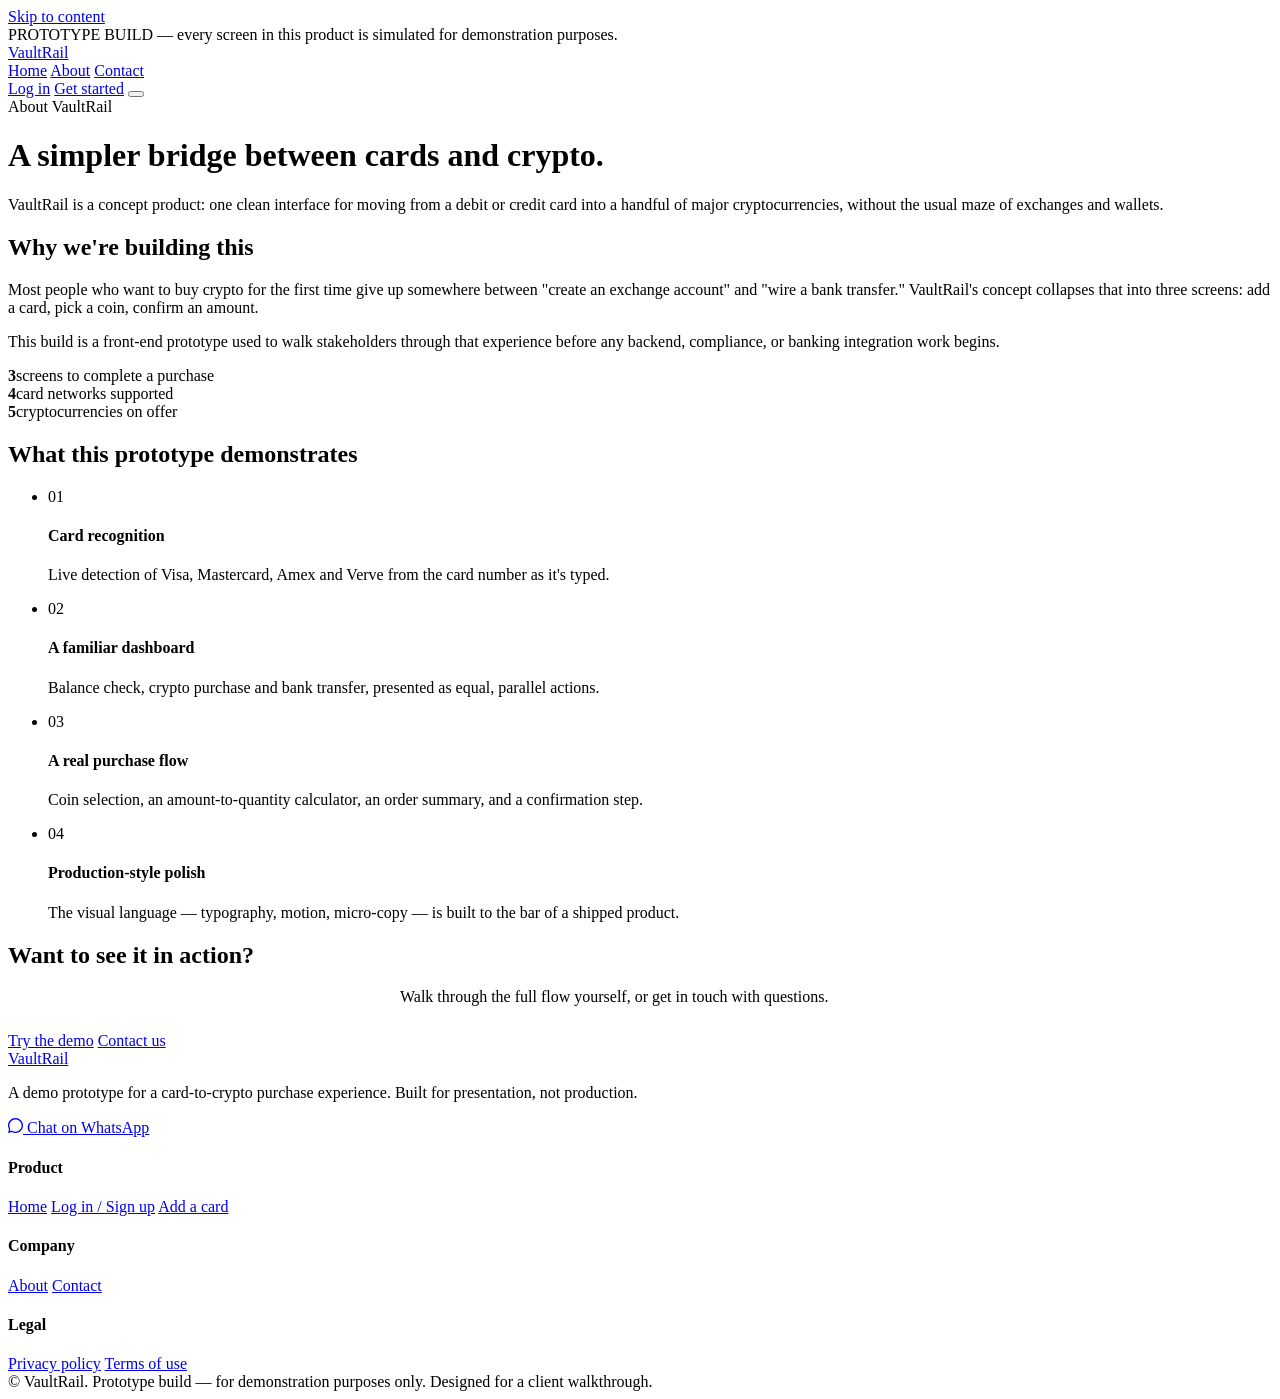
==== about.html @ 8e29d711 "Add files via upload" ====
<!DOCTYPE html>
<html lang="en">
<head>
<meta charset="UTF-8">
<meta name="viewport" content="width=device-width, initial-scale=1.0">
<title>About — VaultRail</title>
<link rel="stylesheet" href="css/styles.css">
</head>
<body>
<a class="skip-link" href="#main">Skip to content</a>
<div class="demo-banner">PROTOTYPE BUILD — every screen in this product is simulated for demonstration purposes.</div>

<header class="nav">
  <div class="container nav-row">
    <a href="index.html" class="brand"><span class="brand-mark"></span> VaultRail</a>
    <nav class="nav-links" id="navLinks">
      <a href="index.html">Home</a>
      <a href="about.html" class="active">About</a>
      <a href="contact.html">Contact</a>
    </nav>
    <div class="nav-actions">
      <a href="auth.html" class="btn btn-ghost">Log in</a>
      <a href="auth.html?mode=signup" class="btn btn-primary">Get started</a>
      <button class="nav-toggle" aria-label="Toggle menu" aria-expanded="false"><span></span></button>
    </div>
  </div>
</header>

<main id="main">
  <div class="page-head">
    <div class="container">
      <span class="eyebrow">About VaultRail</span>
      <h1>A simpler bridge between cards and crypto.</h1>
      <p>VaultRail is a concept product: one clean interface for moving from a debit or credit card into a handful of major cryptocurrencies, without the usual maze of exchanges and wallets.</p>
    </div>
  </div>

  <section class="section">
    <div class="container about-grid">
      <div>
        <h2>Why we're building this</h2>
        <p class="muted">Most people who want to buy crypto for the first time give up somewhere between "create an exchange account" and "wire a bank transfer." VaultRail's concept collapses that into three screens: add a card, pick a coin, confirm an amount.</p>
        <p class="muted">This build is a front-end prototype used to walk stakeholders through that experience before any backend, compliance, or banking integration work begins.</p>
        <div class="stat-grid">
          <div class="stat"><b>3</b><span>screens to complete a purchase</span></div>
          <div class="stat"><b>4</b><span>card networks supported</span></div>
          <div class="stat"><b>5</b><span>cryptocurrencies on offer</span></div>
        </div>
      </div>
      <div>
        <h2>What this prototype demonstrates</h2>
        <ul class="value-list">
          <li><span class="v-num">01</span><div><h4>Card recognition</h4><p>Live detection of Visa, Mastercard, Amex and Verve from the card number as it's typed.</p></div></li>
          <li><span class="v-num">02</span><div><h4>A familiar dashboard</h4><p>Balance check, crypto purchase and bank transfer, presented as equal, parallel actions.</p></div></li>
          <li><span class="v-num">03</span><div><h4>A real purchase flow</h4><p>Coin selection, an amount-to-quantity calculator, an order summary, and a confirmation step.</p></div></li>
          <li><span class="v-num">04</span><div><h4>Production-style polish</h4><p>The visual language — typography, motion, micro-copy — is built to the bar of a shipped product.</p></div></li>
        </ul>
      </div>
    </div>
  </section>

  <section class="section section-alt center">
    <div class="container">
      <h2>Want to see it in action?</h2>
      <p class="muted" style="max-width:480px;margin:0 auto 26px;">Walk through the full flow yourself, or get in touch with questions.</p>
      <div class="hero-ctas" style="justify-content:center;">
        <a href="auth.html?mode=signup" class="btn btn-primary btn-lg">Try the demo</a>
        <a href="contact.html" class="btn btn-ghost btn-lg">Contact us</a>
      </div>
    </div>
  </section>
</main>

<footer class="footer">
  <div class="container">
    <div class="footer-top">
      <div class="footer-brand">
        <a href="index.html" class="brand"><span class="brand-mark"></span> VaultRail</a>
        <p>A demo prototype for a card-to-crypto purchase experience. Built for presentation, not production.</p>
        <a class="whatsapp-link" href="https://wa.me/15551234567" target="_blank" rel="noopener">
          <svg width="15" height="15" viewBox="0 0 24 24" fill="currentColor"><path d="M20.5 3.5A11.8 11.8 0 0 0 12 0C5.4 0 0 5.4 0 12c0 2.1.6 4.1 1.6 5.9L0 24l6.3-1.6A11.9 11.9 0 0 0 12 24c6.6 0 12-5.4 12-12 0-3.2-1.2-6.2-3.5-8.5ZM12 21.8c-1.9 0-3.7-.5-5.3-1.5l-.4-.2-3.7 1 1-3.6-.2-.4A9.8 9.8 0 0 1 2.2 12C2.2 6.6 6.6 2.2 12 2.2S21.8 6.6 21.8 12 17.4 21.8 12 21.8Z"/></svg>
          Chat on WhatsApp
        </a>
      </div>
      <div class="footer-col">
        <h4>Product</h4>
        <a href="index.html">Home</a>
        <a href="auth.html">Log in / Sign up</a>
        <a href="add-card.html">Add a card</a>
      </div>
      <div class="footer-col">
        <h4>Company</h4>
        <a href="about.html">About</a>
        <a href="contact.html">Contact</a>
      </div>
      <div class="footer-col">
        <h4>Legal</h4>
        <a href="#">Privacy policy</a>
        <a href="#">Terms of use</a>
      </div>
    </div>
    <div class="footer-bottom">
      <span>© <span data-year></span> VaultRail. Prototype build — for demonstration purposes only.</span>
      <span>Designed for a client walkthrough.</span>
    </div>
  </div>
</footer>

<script src="js/main.js"></script>
</body>
</html>
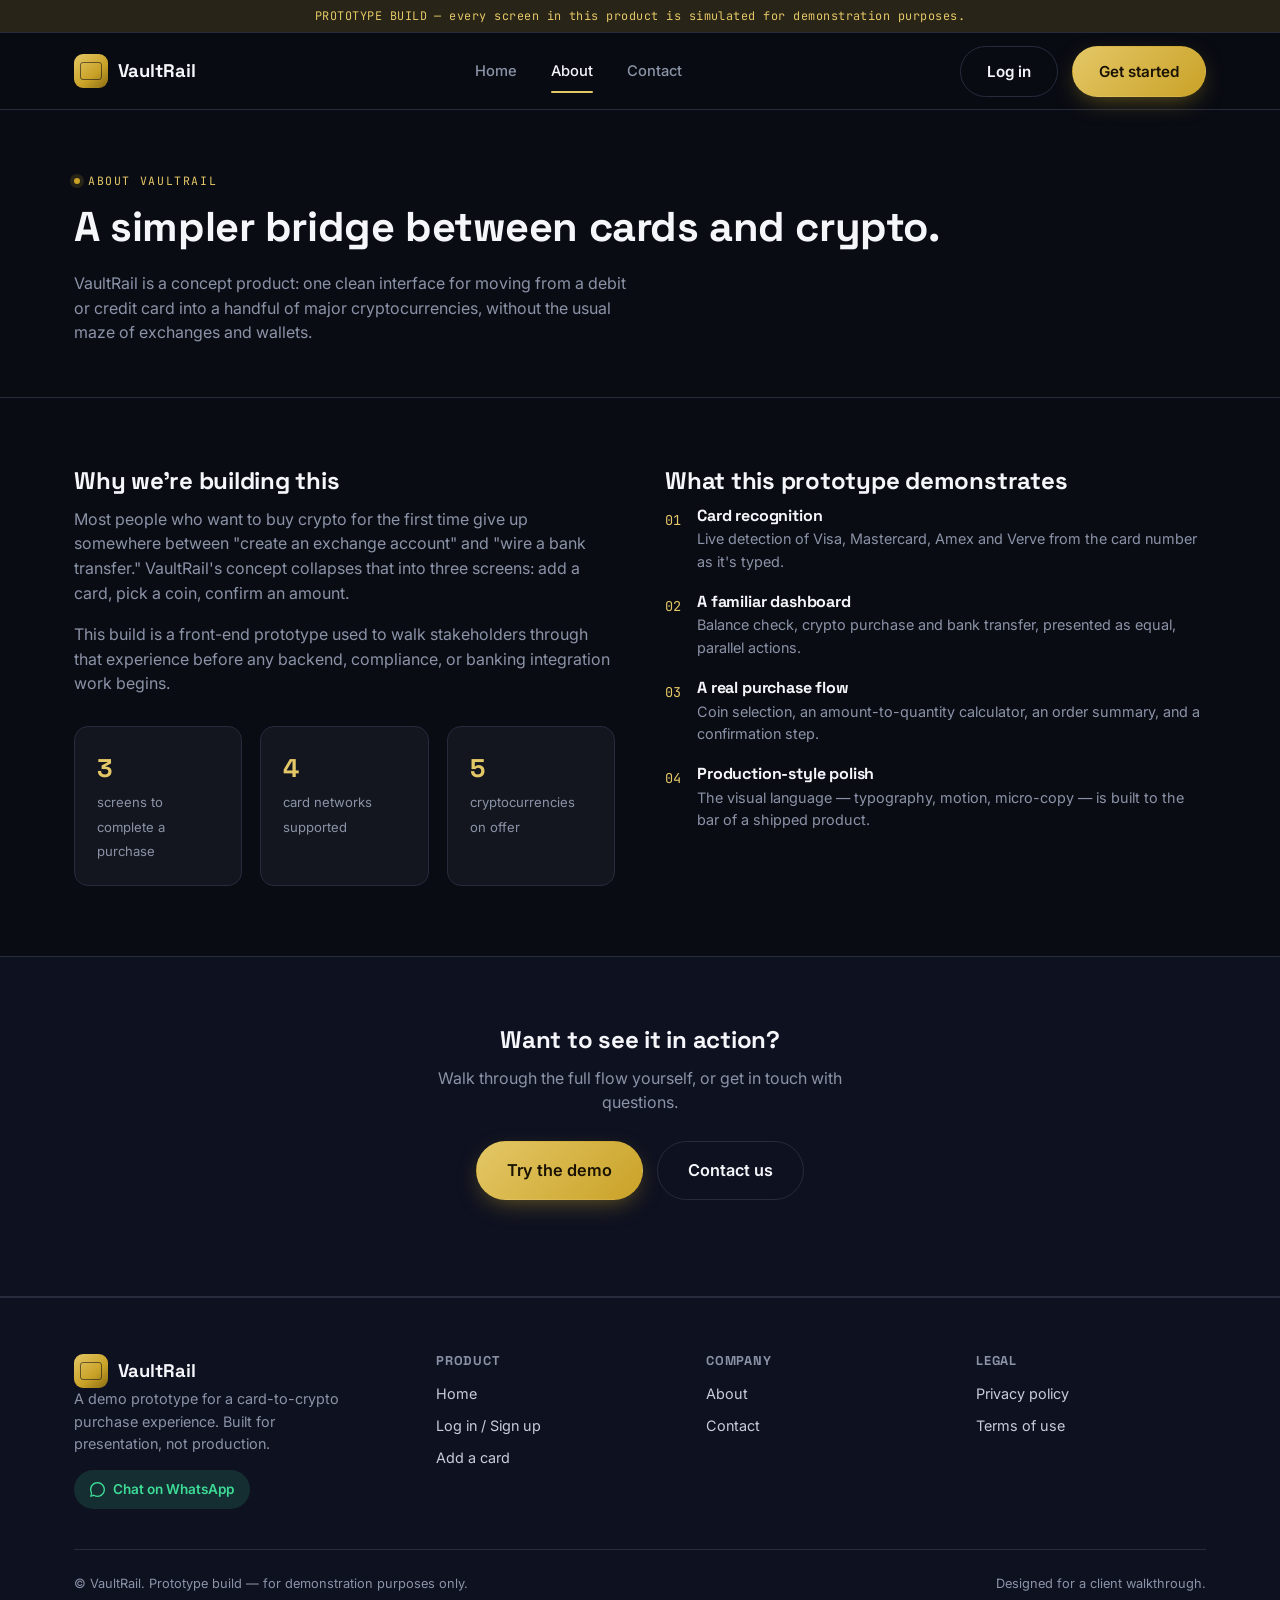
==== commit 8dbdd3b6: "Fix stylesheet link in about.html" ====
--- a/about.html
+++ b/about.html
@@ -4,7 +4,7 @@
 <meta charset="UTF-8">
 <meta name="viewport" content="width=device-width, initial-scale=1.0">
 <title>About — VaultRail</title>
-<link rel="stylesheet" href="css/styles.css">
+<link rel="stylesheet" href="styles.css">
 </head>
 <body>
 <a class="skip-link" href="#main">Skip to content</a>
--- a/styles.css
+++ b/styles.css
@@ -0,0 +1,607 @@
+/* ==========================================================================
+   VaultRail — Demo Prototype Stylesheet
+   Design tokens: Ink / Bronze / Steel
+   ========================================================================== */
+
+@import url('https://fonts.googleapis.com/css2?family=Space+Grotesk:wght@400;500;600;700&family=Inter:wght@400;500;600;700&family=JetBrains+Mono:wght@400;500;600&display=swap');
+
+:root{
+  /* ---- Color tokens ---- */
+  --ink:        #0A0C14;
+  --ink-soft:   #0E1120;
+  --panel:      #13161F;
+  --panel-2:    #1B1F2E;
+  --border:     #262C3D;
+  --bronze:     #C9A227;
+  --bronze-soft:#E4C766;
+  --bronze-dim: rgba(201,162,39,0.16);
+  --steel:      #8B93A7;
+  --mist:       #C7CCDA;
+  --white:      #F5F6FA;
+  --teal:       #3DDC97;
+  --teal-dim:   rgba(61,220,151,0.14);
+  --coral:      #FF5C5C;
+  --coral-dim:  rgba(255,92,92,0.14);
+
+  /* ---- Type ---- */
+  --font-display: 'Space Grotesk', 'Segoe UI', system-ui, sans-serif;
+  --font-body: 'Inter', 'Segoe UI', system-ui, sans-serif;
+  --font-mono: 'JetBrains Mono', 'SFMono-Regular', Consolas, monospace;
+
+  /* ---- Layout ---- */
+  --maxw: 1180px;
+  --radius-sm: 8px;
+  --radius-md: 14px;
+  --radius-lg: 22px;
+  --shadow-card: 0 20px 60px -20px rgba(0,0,0,0.6);
+}
+
+@media (prefers-reduced-motion: reduce){
+  *{ animation-duration: 0.001ms !important; animation-iteration-count: 1 !important; transition-duration: 0.001ms !important; }
+}
+
+*{ box-sizing: border-box; }
+html{ scroll-behavior: smooth; }
+body{
+  margin:0;
+  background: var(--ink);
+  color: var(--mist);
+  font-family: var(--font-body);
+  line-height: 1.55;
+  -webkit-font-smoothing: antialiased;
+}
+img{ max-width:100%; display:block; }
+a{ color: inherit; text-decoration: none; }
+ul{ margin:0; padding:0; list-style:none; }
+h1,h2,h3,h4{
+  font-family: var(--font-display);
+  color: var(--white);
+  margin: 0 0 0.5em;
+  line-height: 1.1;
+  letter-spacing: -0.01em;
+}
+p{ margin: 0 0 1em; }
+button{ font-family: inherit; cursor:pointer; }
+input, select, textarea{ font-family: inherit; }
+
+:focus-visible{
+  outline: 2px solid var(--bronze-soft);
+  outline-offset: 3px;
+  border-radius: 4px;
+}
+
+.container{
+  width: 100%;
+  max-width: var(--maxw);
+  margin: 0 auto;
+  padding: 0 24px;
+}
+
+.eyebrow{
+  font-family: var(--font-mono);
+  font-size: 0.72rem;
+  letter-spacing: 0.14em;
+  text-transform: uppercase;
+  color: var(--bronze-soft);
+  display: inline-flex;
+  align-items: center;
+  gap: 8px;
+  margin-bottom: 14px;
+}
+.eyebrow::before{
+  content:"";
+  width: 6px; height: 6px;
+  background: var(--bronze);
+  border-radius: 50%;
+  box-shadow: 0 0 0 4px var(--bronze-dim);
+}
+
+/* ---- Buttons ---- */
+.btn{
+  display:inline-flex;
+  align-items:center;
+  justify-content:center;
+  gap:8px;
+  padding: 13px 26px;
+  border-radius: 999px;
+  font-weight:600;
+  font-size: 0.95rem;
+  border: 1px solid transparent;
+  transition: transform .15s ease, box-shadow .15s ease, background .15s ease, border-color .15s ease;
+  white-space: nowrap;
+}
+.btn-primary{
+  background: linear-gradient(135deg, var(--bronze-soft), var(--bronze));
+  color: #1A1303;
+  box-shadow: 0 8px 24px -8px rgba(201,162,39,0.55);
+}
+.btn-primary:hover{ transform: translateY(-2px); box-shadow: 0 14px 30px -10px rgba(201,162,39,0.65); }
+.btn-ghost{
+  background: transparent;
+  color: var(--white);
+  border-color: var(--border);
+}
+.btn-ghost:hover{ border-color: var(--bronze-soft); color: var(--bronze-soft); }
+.btn-block{ width:100%; }
+.btn-lg{ padding: 16px 30px; font-size: 1.02rem; }
+.btn[disabled]{ opacity:0.5; cursor:not-allowed; transform:none !important; }
+.btn-icon{
+  width:42px; height:42px; padding:0; border-radius:50%;
+  background: var(--panel-2); border:1px solid var(--border); color: var(--mist);
+}
+.btn-icon:hover{ border-color: var(--bronze-soft); color: var(--bronze-soft); }
+
+/* ---- Nav ---- */
+.nav{
+  position: sticky; top:0; z-index: 50;
+  background: rgba(10,12,20,0.78);
+  backdrop-filter: blur(10px);
+  border-bottom: 1px solid var(--border);
+}
+.nav-row{
+  display:flex; align-items:center; justify-content:space-between;
+  height: 76px;
+}
+.brand{
+  display:flex; align-items:center; gap:10px;
+  font-family: var(--font-display); font-weight:700; font-size:1.15rem; color:var(--white);
+}
+.brand-mark{
+  width:34px; height:34px; border-radius:9px;
+  background: linear-gradient(140deg, var(--bronze-soft), var(--bronze) 60%, #8a6c14);
+  position:relative; flex-shrink:0;
+}
+.brand-mark::after{
+  content:""; position:absolute; inset:8px 6px;
+  border: 1.5px solid rgba(10,12,20,0.55); border-radius:3px;
+}
+.nav-links{ display:flex; align-items:center; gap:34px; }
+.nav-links a{
+  font-size:0.92rem; color: var(--steel); font-weight:500;
+  position:relative; padding: 4px 0;
+}
+.nav-links a:hover{ color: var(--white); }
+.nav-links a.active{ color: var(--white); }
+.nav-links a.active::after{
+  content:""; position:absolute; left:0; right:0; bottom:-6px; height:2px;
+  background: var(--bronze-soft); border-radius:2px;
+}
+.nav-actions{ display:flex; align-items:center; gap:14px; }
+.nav-toggle{
+  display:none; width:40px; height:40px; border-radius:8px;
+  background: var(--panel-2); border:1px solid var(--border);
+  align-items:center; justify-content:center;
+}
+.nav-toggle span, .nav-toggle span::before, .nav-toggle span::after{
+  content:""; display:block; width:18px; height:2px; background: var(--mist); position:relative;
+  transition: transform .2s ease, opacity .2s ease;
+}
+.nav-toggle span::before{ position:absolute; top:-6px; }
+.nav-toggle span::after{ position:absolute; top:6px; }
+
+@media (max-width: 860px){
+  .nav-links{
+    position:absolute; top:76px; left:0; right:0;
+    background: var(--ink-soft); border-bottom:1px solid var(--border);
+    flex-direction:column; align-items:flex-start; gap:0;
+    padding: 8px 24px 18px;
+    transform: translateY(-8px); opacity:0; pointer-events:none;
+    transition: transform .2s ease, opacity .2s ease;
+  }
+  .nav-links.open{ transform: translateY(0); opacity:1; pointer-events:auto; }
+  .nav-links a{ padding: 12px 0; width:100%; border-bottom:1px solid var(--border); }
+  .nav-toggle{ display:flex; }
+  .nav-actions .btn-ghost{ display:none; }
+}
+
+/* ---- Demo banner ---- */
+.demo-banner{
+  background: var(--bronze-dim);
+  color: var(--bronze-soft);
+  font-family: var(--font-mono);
+  font-size: 0.74rem;
+  letter-spacing: 0.04em;
+  text-align:center;
+  padding: 7px 16px;
+  border-bottom: 1px solid var(--border);
+}
+
+/* ---- Hero ---- */
+.hero{
+  padding: 76px 0 60px;
+  position:relative;
+  overflow:hidden;
+}
+.hero::before{
+  content:"";
+  position:absolute; top:-200px; right:-160px;
+  width:560px; height:560px; border-radius:50%;
+  background: radial-gradient(circle, var(--bronze-dim), transparent 70%);
+  pointer-events:none;
+}
+.hero-grid{
+  display:grid; grid-template-columns: 1.05fr 0.95fr; gap:60px; align-items:center;
+}
+.hero h1{ font-size: clamp(2.4rem, 4.2vw, 3.6rem); margin-bottom:20px; }
+.hero h1 em{ font-style:normal; color: var(--bronze-soft); }
+.hero-sub{ font-size:1.08rem; color: var(--steel); max-width: 480px; margin-bottom: 30px; }
+.hero-ctas{ display:flex; gap:14px; flex-wrap:wrap; margin-bottom: 26px; }
+.hero-trust{ display:flex; gap:22px; flex-wrap:wrap; color: var(--steel); font-size:0.85rem; }
+.hero-trust span{ display:flex; align-items:center; gap:7px; }
+.hero-trust svg{ width:15px; height:15px; color: var(--bronze-soft); }
+
+@media (max-width: 900px){
+  .hero-grid{ grid-template-columns:1fr; }
+}
+
+/* ---- Vault card (signature element) ---- */
+.vault-stage{ position:relative; height: 380px; perspective: 1200px; }
+.vault-card{
+  position:absolute; width: 320px; height: 198px;
+  border-radius: 18px;
+  padding: 22px 24px;
+  background: linear-gradient(150deg, #1C2030 0%, #11131C 60%);
+  border: 1px solid rgba(255,255,255,0.06);
+  box-shadow: var(--shadow-card);
+  color: var(--white);
+  display:flex; flex-direction:column; justify-content:space-between;
+  transform-style: preserve-3d;
+}
+.vault-card.bronze-fill{ background: linear-gradient(150deg, #2A2208, #161203 65%); }
+.vault-card .vc-top{ display:flex; justify-content:space-between; align-items:flex-start; }
+.vault-card .vc-chip{
+  width:42px; height:30px; border-radius:6px;
+  background: linear-gradient(135deg, var(--bronze-soft), var(--bronze));
+  position:relative;
+}
+.vault-card .vc-chip::after{
+  content:""; position:absolute; inset:6px 5px; border:1px solid rgba(10,12,20,0.4); border-radius:3px;
+}
+.vault-card .vc-network{ font-family: var(--font-display); font-weight:700; font-size:0.95rem; letter-spacing:0.02em; }
+.vault-card .vc-number{
+  font-family: var(--font-mono); font-size:1.12rem; letter-spacing:0.12em; color: var(--mist);
+}
+.vault-card .vc-bottom{ display:flex; justify-content:space-between; align-items:flex-end; }
+.vault-card .vc-name{ font-size:0.78rem; letter-spacing:0.04em; text-transform:uppercase; color: var(--steel); }
+.vault-card .vc-exp{ font-family: var(--font-mono); font-size:0.78rem; color: var(--steel); }
+
+.vault-stage .vault-card:nth-child(1){ top: 30px; left: 8%; transform: rotate(-9deg); z-index:1; opacity:0.85; }
+.vault-stage .vault-card:nth-child(2){ top: 70px; left: 22%; transform: rotate(-2deg); z-index:2; }
+.vault-stage .vault-card:nth-child(3){ top: 30px; left: 36%; transform: rotate(7deg); z-index:3; }
+
+@media (max-width: 900px){
+  .vault-stage{ height: 300px; }
+  .vault-card{ width: 260px; height: 162px; padding:18px 20px;}
+  .vault-stage .vault-card:nth-child(1){ left:2%; }
+  .vault-stage .vault-card:nth-child(2){ left:16%; }
+  .vault-stage .vault-card:nth-child(3){ left:30%; }
+}
+
+/* ---- Sections / generic ---- */
+.section{ padding: 70px 0; }
+.section-head{ max-width: 620px; margin-bottom: 44px; }
+.section-head h2{ font-size: clamp(1.7rem, 2.6vw, 2.3rem); }
+.section-head p{ color: var(--steel); }
+.section-alt{ background: var(--ink-soft); border-top:1px solid var(--border); border-bottom:1px solid var(--border); }
+
+.steps{ display:grid; grid-template-columns: repeat(3, 1fr); gap: 26px; }
+.step{
+  background: var(--panel); border:1px solid var(--border); border-radius: var(--radius-md);
+  padding: 28px 26px;
+}
+.step .step-num{
+  font-family: var(--font-mono); color: var(--bronze-soft); font-size:0.85rem; margin-bottom:14px; display:block;
+}
+.step h3{ font-size:1.08rem; margin-bottom:8px; }
+.step p{ color: var(--steel); font-size:0.92rem; margin:0; }
+
+@media (max-width: 860px){ .steps{ grid-template-columns:1fr; } }
+
+.feature-grid{ display:grid; grid-template-columns: repeat(3, 1fr); gap: 22px; }
+.feature{
+  background: var(--panel); border:1px solid var(--border); border-radius: var(--radius-md);
+  padding: 26px; transition: border-color .15s ease, transform .15s ease;
+}
+.feature:hover{ border-color: var(--bronze-dim); transform: translateY(-3px); }
+.feature .f-icon{
+  width:40px; height:40px; border-radius:10px; background: var(--bronze-dim);
+  display:flex; align-items:center; justify-content:center; margin-bottom:16px; color: var(--bronze-soft);
+}
+.feature h3{ font-size:1.02rem; margin-bottom:6px; }
+.feature p{ color: var(--steel); font-size:0.9rem; margin:0; }
+
+@media (max-width: 860px){ .feature-grid{ grid-template-columns: 1fr 1fr; } }
+@media (max-width: 560px){ .feature-grid{ grid-template-columns: 1fr; } }
+
+/* ---- Ticker ---- */
+.ticker-wrap{
+  border: 1px solid var(--border); border-radius: var(--radius-md);
+  background: var(--panel); padding: 6px 0; overflow:hidden;
+}
+.ticker{ display:flex; gap: 46px; white-space:nowrap; animation: ticker-scroll 22s linear infinite; padding: 10px 26px;}
+.ticker-item{ display:flex; align-items:center; gap:10px; font-family: var(--font-mono); font-size:0.86rem; color: var(--mist); }
+.ticker-item b{ color: var(--white); }
+.up{ color: var(--teal); }
+.down{ color: var(--coral); }
+@keyframes ticker-scroll{ from{ transform: translateX(0);} to{ transform: translateX(-50%);} }
+
+/* ---- Footer ---- */
+.footer{ border-top:1px solid var(--border); padding: 56px 0 26px; background: var(--ink-soft); }
+.footer-top{ display:grid; grid-template-columns: 1.4fr 1fr 1fr 1fr; gap: 40px; margin-bottom:40px; }
+.footer-brand p{ color: var(--steel); font-size:0.9rem; max-width: 280px; }
+.footer-col h4{ font-size:0.8rem; letter-spacing:0.06em; text-transform:uppercase; color: var(--steel); margin-bottom:14px; }
+.footer-col a, .footer-col p{ display:block; color: var(--mist); font-size:0.9rem; margin-bottom:10px; }
+.footer-col a:hover{ color: var(--bronze-soft); }
+.footer-social{ display:flex; gap:10px; margin-top:6px; }
+.footer-bottom{
+  display:flex; justify-content:space-between; align-items:center; flex-wrap:wrap; gap:12px;
+  padding-top:24px; border-top:1px solid var(--border);
+  color: var(--steel); font-size:0.8rem;
+}
+.whatsapp-link{
+  display:inline-flex; align-items:center; gap:8px;
+  background: var(--teal-dim); color: var(--teal);
+  padding: 9px 16px; border-radius: 999px; font-size:0.85rem; font-weight:600;
+}
+.whatsapp-link:hover{ background: rgba(61,220,151,0.22); }
+
+@media (max-width: 860px){
+  .footer-top{ grid-template-columns: 1fr 1fr; }
+}
+@media (max-width: 560px){
+  .footer-top{ grid-template-columns: 1fr; }
+  .footer-bottom{ flex-direction:column; align-items:flex-start; }
+}
+
+/* ---- Auth ---- */
+.auth-shell{
+  min-height: calc(100vh - 76px);
+  display:grid; grid-template-columns: 1fr 1fr;
+}
+.auth-side{
+  background: radial-gradient(circle at 30% 20%, var(--bronze-dim), transparent 55%), var(--ink-soft);
+  border-right: 1px solid var(--border);
+  padding: 70px 60px; display:flex; flex-direction:column; justify-content:center;
+}
+.auth-side h2{ font-size: clamp(1.7rem, 3vw, 2.2rem); margin-bottom:16px; }
+.auth-side p{ color: var(--steel); max-width: 380px; }
+.auth-points{ margin-top:28px; display:flex; flex-direction:column; gap:16px; }
+.auth-points li{ display:flex; gap:12px; color: var(--mist); font-size:0.92rem; }
+.auth-points svg{ width:18px; flex-shrink:0; color: var(--bronze-soft); margin-top:2px; }
+
+.auth-main{ display:flex; align-items:center; justify-content:center; padding: 50px 28px; }
+.auth-card{ width:100%; max-width: 420px; }
+.auth-toggle{
+  display:flex; background: var(--panel); border:1px solid var(--border); border-radius: 999px;
+  padding: 5px; margin-bottom: 28px;
+}
+.auth-toggle button{
+  flex:1; padding: 11px 0; border-radius: 999px; border:none; background:transparent;
+  color: var(--steel); font-weight:600; font-size:0.9rem; transition: all .18s ease;
+}
+.auth-toggle button.active{ background: linear-gradient(135deg, var(--bronze-soft), var(--bronze)); color:#1A1303; }
+
+.auth-panels{ position:relative; }
+.auth-panel{ display:none; }
+.auth-panel.active{ display:block; animation: fade-up .25s ease; }
+@keyframes fade-up{ from{ opacity:0; transform: translateY(6px);} to{ opacity:1; transform:translateY(0);} }
+
+.field{ margin-bottom: 18px; }
+.field label{ display:block; font-size:0.82rem; color: var(--steel); margin-bottom:7px; font-weight:500; }
+.input-wrap{ position:relative; }
+.input{
+  width:100%; background: var(--panel); border:1px solid var(--border); color: var(--white);
+  border-radius: var(--radius-sm); padding: 12px 14px; font-size:0.94rem;
+  transition: border-color .15s ease;
+}
+.input:focus{ border-color: var(--bronze-soft); outline:none; }
+.input.has-icon-right{ padding-right: 42px; }
+.input-icon-btn{
+  position:absolute; right:10px; top:50%; transform: translateY(-50%);
+  background:none; border:none; color: var(--steel); width:28px; height:28px;
+  display:flex; align-items:center; justify-content:center; border-radius:6px;
+}
+.input-icon-btn:hover{ color: var(--bronze-soft); }
+.field-error{ color: var(--coral); font-size:0.78rem; margin-top:6px; display:none; }
+.field.invalid .input{ border-color: var(--coral); }
+.field.invalid .field-error{ display:block; }
+
+.field-row{ display:flex; align-items:center; justify-content:space-between; margin-bottom:18px; }
+.checkbox-row{ display:flex; align-items:center; gap:9px; font-size:0.86rem; color: var(--steel); }
+.checkbox-row input{ accent-color: var(--bronze); width:16px; height:16px; }
+.link-muted{ font-size:0.86rem; color: var(--bronze-soft); }
+.link-muted:hover{ text-decoration: underline; }
+
+.strength-meter{ display:flex; gap:5px; margin-top:9px; }
+.strength-meter span{ height:4px; flex:1; background: var(--border); border-radius:3px; transition: background .2s ease; }
+.strength-label{ font-size:0.76rem; color: var(--steel); margin-top:6px; display:block; }
+
+.divider-text{
+  display:flex; align-items:center; gap:14px; color: var(--steel); font-size:0.8rem;
+  margin: 22px 0;
+}
+.divider-text::before, .divider-text::after{ content:""; flex:1; height:1px; background: var(--border); }
+
+.social-row{ display:flex; gap:12px; }
+.social-btn{
+  flex:1; display:flex; align-items:center; justify-content:center; gap:9px;
+  padding: 11px 0; border-radius: var(--radius-sm); border:1px solid var(--border);
+  background: var(--panel); color: var(--mist); font-size:0.88rem; font-weight:500;
+}
+.social-btn:hover{ border-color: var(--bronze-soft); }
+
+.auth-foot-note{ text-align:center; color: var(--steel); font-size:0.85rem; margin-top:22px; }
+
+@media (max-width: 900px){
+  .auth-shell{ grid-template-columns:1fr; }
+  .auth-side{ display:none; }
+}
+
+/* ---- Generic page header (about/contact/inner pages) ---- */
+.page-head{ padding: 56px 0 36px; border-bottom:1px solid var(--border); }
+.page-head h1{ font-size: clamp(2rem, 3.4vw, 2.6rem); }
+.page-head p{ color: var(--steel); max-width: 560px; }
+
+/* ---- About ---- */
+.about-grid{ display:grid; grid-template-columns: 1fr 1fr; gap: 50px; align-items:start; }
+.stat-grid{ display:grid; grid-template-columns: repeat(3,1fr); gap:18px; margin-top:30px; }
+.stat{ background: var(--panel); border:1px solid var(--border); border-radius: var(--radius-md); padding:22px; }
+.stat b{ font-family: var(--font-display); font-size:1.6rem; color: var(--bronze-soft); display:block; }
+.stat span{ font-size:0.82rem; color: var(--steel); }
+
+.value-list{ display:flex; flex-direction:column; gap:20px; }
+.value-list li{ display:flex; gap:16px; }
+.value-list .v-num{ font-family: var(--font-mono); color: var(--bronze-soft); font-size:0.85rem; padding-top:3px; }
+.value-list h4{ font-size:1rem; color: var(--white); margin-bottom:4px; }
+.value-list p{ color: var(--steel); font-size:0.9rem; margin:0; }
+
+@media (max-width: 860px){ .about-grid{ grid-template-columns:1fr; } .stat-grid{ grid-template-columns:1fr 1fr 1fr; } }
+
+/* ---- Contact ---- */
+.contact-grid{ display:grid; grid-template-columns: 1fr 1.2fr; gap: 50px; }
+.contact-info-card{
+  background: var(--panel); border:1px solid var(--border); border-radius: var(--radius-md);
+  padding: 28px; margin-bottom:16px;
+}
+.contact-info-card h4{ color: var(--white); font-size:0.95rem; margin-bottom:6px; }
+.contact-info-card p{ color: var(--steel); font-size:0.88rem; margin:0; }
+.contact-form{ background: var(--panel); border:1px solid var(--border); border-radius: var(--radius-lg); padding: 32px; }
+.form-grid-2{ display:grid; grid-template-columns:1fr 1fr; gap:16px; }
+.contact-success{
+  display:none; align-items:center; gap:12px; background: var(--teal-dim); color: var(--teal);
+  padding: 14px 16px; border-radius: var(--radius-sm); font-size:0.9rem; margin-top:16px;
+}
+.contact-success.show{ display:flex; animation: fade-up .25s ease; }
+
+@media (max-width: 860px){ .contact-grid{ grid-template-columns:1fr; } .form-grid-2{ grid-template-columns:1fr; } }
+
+/* ---- Flow shell (process card / dashboard / crypto pages) ---- */
+.flow-shell{ padding: 46px 0 80px; }
+.flow-top{ display:flex; align-items:center; justify-content:space-between; margin-bottom:30px; flex-wrap:wrap; gap:14px; }
+.flow-track{ display:flex; align-items:center; gap:8px; font-family: var(--font-mono); font-size:0.78rem; color: var(--steel); }
+.flow-track .dot{ width:7px; height:7px; border-radius:50%; background: var(--border); }
+.flow-track .dot.on{ background: var(--bronze-soft); }
+.flow-track .seg{ width:24px; height:1px; background: var(--border); }
+
+.flow-grid{ display:grid; grid-template-columns: 1fr 1.15fr; gap:44px; align-items:flex-start; }
+.flow-grid.reverse{ grid-template-columns: 1.15fr 1fr; }
+@media (max-width: 940px){ .flow-grid, .flow-grid.reverse{ grid-template-columns:1fr; } }
+
+.panel{ background: var(--panel); border:1px solid var(--border); border-radius: var(--radius-lg); padding: 32px; }
+.panel h2{ font-size:1.3rem; }
+.panel-note{
+  display:flex; gap:10px; align-items:flex-start; font-size:0.84rem; color: var(--steel);
+  background: var(--ink-soft); border:1px solid var(--border); border-radius: var(--radius-sm);
+  padding: 12px 14px; margin-top: 20px;
+}
+.panel-note svg{ width:16px; flex-shrink:0; color: var(--bronze-soft); margin-top:1px; }
+
+.card-form-row2{ display:grid; grid-template-columns: 1fr 1fr; gap:16px; }
+.network-badges{ display:flex; gap:8px; margin-top:6px; }
+.network-badge{
+  font-family: var(--font-mono); font-size:0.7rem; padding:4px 9px; border-radius:6px;
+  background: var(--panel-2); border:1px solid var(--border); color: var(--steel);
+  transition: all .15s ease;
+}
+.network-badge.detected{ color: var(--ink); background: var(--bronze-soft); border-color: var(--bronze-soft); }
+
+/* ---- Action cards (dashboard) ---- */
+.action-grid{ display:grid; grid-template-columns: repeat(3, 1fr); gap: 20px; }
+.action-card{
+  background: var(--panel); border:1px solid var(--border); border-radius: var(--radius-lg);
+  padding: 28px; text-align:left; color: var(--mist); transition: all .15s ease; width:100%;
+}
+.action-card:hover{ border-color: var(--bronze-soft); transform: translateY(-4px); box-shadow: var(--shadow-card); }
+.action-card .a-icon{
+  width:46px; height:46px; border-radius:12px; background: var(--bronze-dim); color: var(--bronze-soft);
+  display:flex; align-items:center; justify-content:center; margin-bottom:18px;
+}
+.action-card h3{ font-size:1.08rem; margin-bottom:6px; }
+.action-card p{ font-size:0.86rem; color: var(--steel); margin:0; }
+.action-card .a-arrow{ margin-top:18px; display:flex; align-items:center; gap:6px; color: var(--bronze-soft); font-size:0.82rem; font-weight:600; }
+
+@media (max-width: 860px){ .action-grid{ grid-template-columns:1fr; } }
+
+/* ---- Card summary chip ---- */
+.card-chip{
+  display:flex; align-items:center; gap:14px; background: var(--panel); border:1px solid var(--border);
+  border-radius: 999px; padding: 10px 18px 10px 10px; width:fit-content; margin-bottom: 30px;
+}
+.card-chip .chip-mini{
+  width:46px; height:30px; border-radius:6px; background: linear-gradient(135deg, var(--bronze-soft), var(--bronze));
+}
+.card-chip .chip-text b{ display:block; font-family: var(--font-mono); font-size:0.86rem; color: var(--white); }
+.card-chip .chip-text span{ font-size:0.74rem; color: var(--steel); }
+
+/* ---- Coin select ---- */
+.coin-grid{ display:grid; grid-template-columns: repeat(5, 1fr); gap:16px; }
+.coin-card{
+  background: var(--panel); border:1px solid var(--border); border-radius: var(--radius-md);
+  padding: 22px 16px; text-align:center; transition: all .15s ease; width:100%; color: var(--mist);
+}
+.coin-card:hover, .coin-card.selected{ border-color: var(--bronze-soft); transform: translateY(-3px); }
+.coin-card.selected{ background: var(--bronze-dim); }
+.coin-disc{
+  width:48px; height:48px; border-radius:50%; margin: 0 auto 12px;
+  display:flex; align-items:center; justify-content:center;
+  font-family: var(--font-display); font-weight:700; font-size:0.82rem; color:#0A0C14;
+}
+.coin-card h4{ font-size:0.95rem; margin-bottom:2px; color: var(--white); }
+.coin-card .coin-price{ font-family: var(--font-mono); font-size:0.82rem; color: var(--steel); }
+.coin-card .coin-change{ font-size:0.74rem; font-weight:600; margin-top:4px; }
+
+@media (max-width: 860px){ .coin-grid{ grid-template-columns: repeat(3,1fr); } }
+@media (max-width: 560px){ .coin-grid{ grid-template-columns: repeat(2,1fr); } }
+
+/* ---- Purchase calculator ---- */
+.amount-toggle{ display:flex; gap:8px; margin-bottom:14px; }
+.amount-toggle button{
+  flex:1; padding:9px 0; border-radius: var(--radius-sm); border:1px solid var(--border);
+  background: var(--panel-2); color: var(--steel); font-size:0.82rem; font-weight:600;
+}
+.amount-toggle button.active{ background: var(--bronze-soft); color:#1A1303; border-color: var(--bronze-soft); }
+.quick-amounts{ display:flex; gap:8px; margin: 14px 0 6px; flex-wrap:wrap; }
+.quick-amounts button{
+  padding: 7px 14px; border-radius: 999px; border:1px solid var(--border); background: var(--panel-2);
+  color: var(--mist); font-size:0.82rem;
+}
+.quick-amounts button:hover{ border-color: var(--bronze-soft); color: var(--bronze-soft); }
+.summary-row{ display:flex; justify-content:space-between; font-size:0.88rem; color: var(--steel); padding: 10px 0; border-bottom:1px solid var(--border); }
+.summary-row:last-child{ border-bottom:none; }
+.summary-row b{ color: var(--white); font-family: var(--font-mono); font-weight:600; }
+.summary-row.total{ font-size:1rem; padding-top:14px; }
+.summary-row.total b{ color: var(--bronze-soft); font-size:1.15rem; }
+
+/* ---- Loader / processing ---- */
+.loader-stage{ text-align:center; padding: 50px 10px; }
+.loader-ring{
+  width:84px; height:84px; border-radius:50%; margin: 0 auto 26px;
+  border: 4px solid var(--border); border-top-color: var(--bronze-soft);
+  animation: spin 0.9s linear infinite;
+}
+@keyframes spin{ to{ transform: rotate(360deg); } }
+.loader-status{ font-family: var(--font-mono); font-size:0.86rem; color: var(--bronze-soft); min-height:1.4em; margin-bottom: 18px; }
+.progress-bar{ height:6px; background: var(--panel-2); border-radius:999px; overflow:hidden; max-width:340px; margin: 0 auto; }
+.progress-fill{ height:100%; width:0%; background: linear-gradient(90deg, var(--bronze), var(--bronze-soft)); transition: width .25s linear; }
+
+.result-panel{ text-align:center; padding: 30px 10px; }
+.result-icon{
+  width:64px; height:64px; border-radius:50%; margin: 0 auto 20px;
+  display:flex; align-items:center; justify-content:center;
+}
+.result-icon.ok{ background: var(--teal-dim); color: var(--teal); }
+.result-icon svg{ width:30px; height:30px; }
+.result-panel h2{ font-size:1.3rem; margin-bottom:10px; }
+.result-panel p{ color: var(--steel); max-width: 420px; margin: 0 auto 26px; }
+.result-actions{ display:flex; gap:12px; justify-content:center; flex-wrap:wrap; }
+
+/* ---- Misc ---- */
+.muted{ color: var(--steel); }
+.center{ text-align:center; }
+.mt-30{ margin-top:30px; }
+.hidden{ display:none !important; }
+.skip-link{
+  position:absolute; left:-9999px; top:0; background:var(--bronze-soft); color:#1A1303;
+  padding:10px 16px; border-radius:0 0 8px 0; font-weight:600; z-index:100;
+}
+.skip-link:focus{ left:0; }
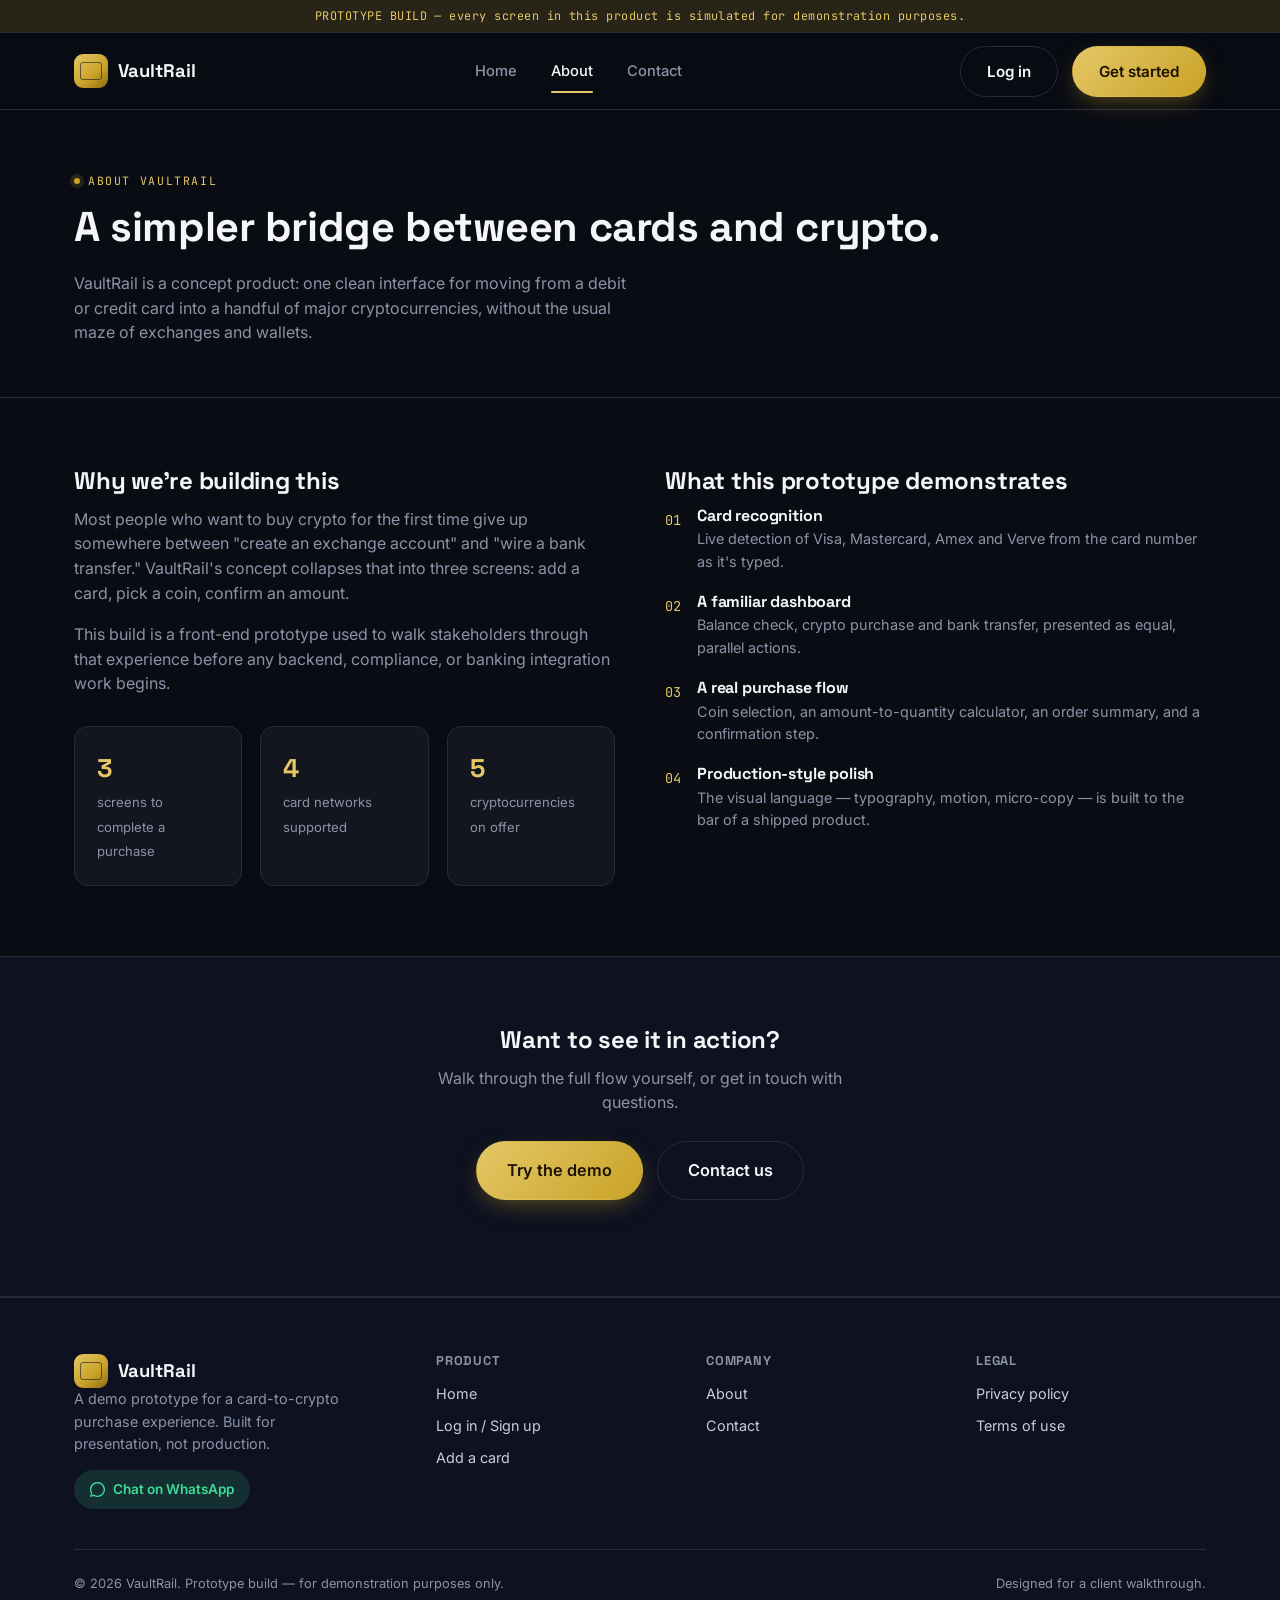
==== commit c274333e: "Fix script source path in about.html" ====
--- a/about.html
+++ b/about.html
@@ -106,6 +106,6 @@
   </div>
 </footer>
 
-<script src="js/main.js"></script>
+<script src="main.js"></script>
 </body>
 </html>
